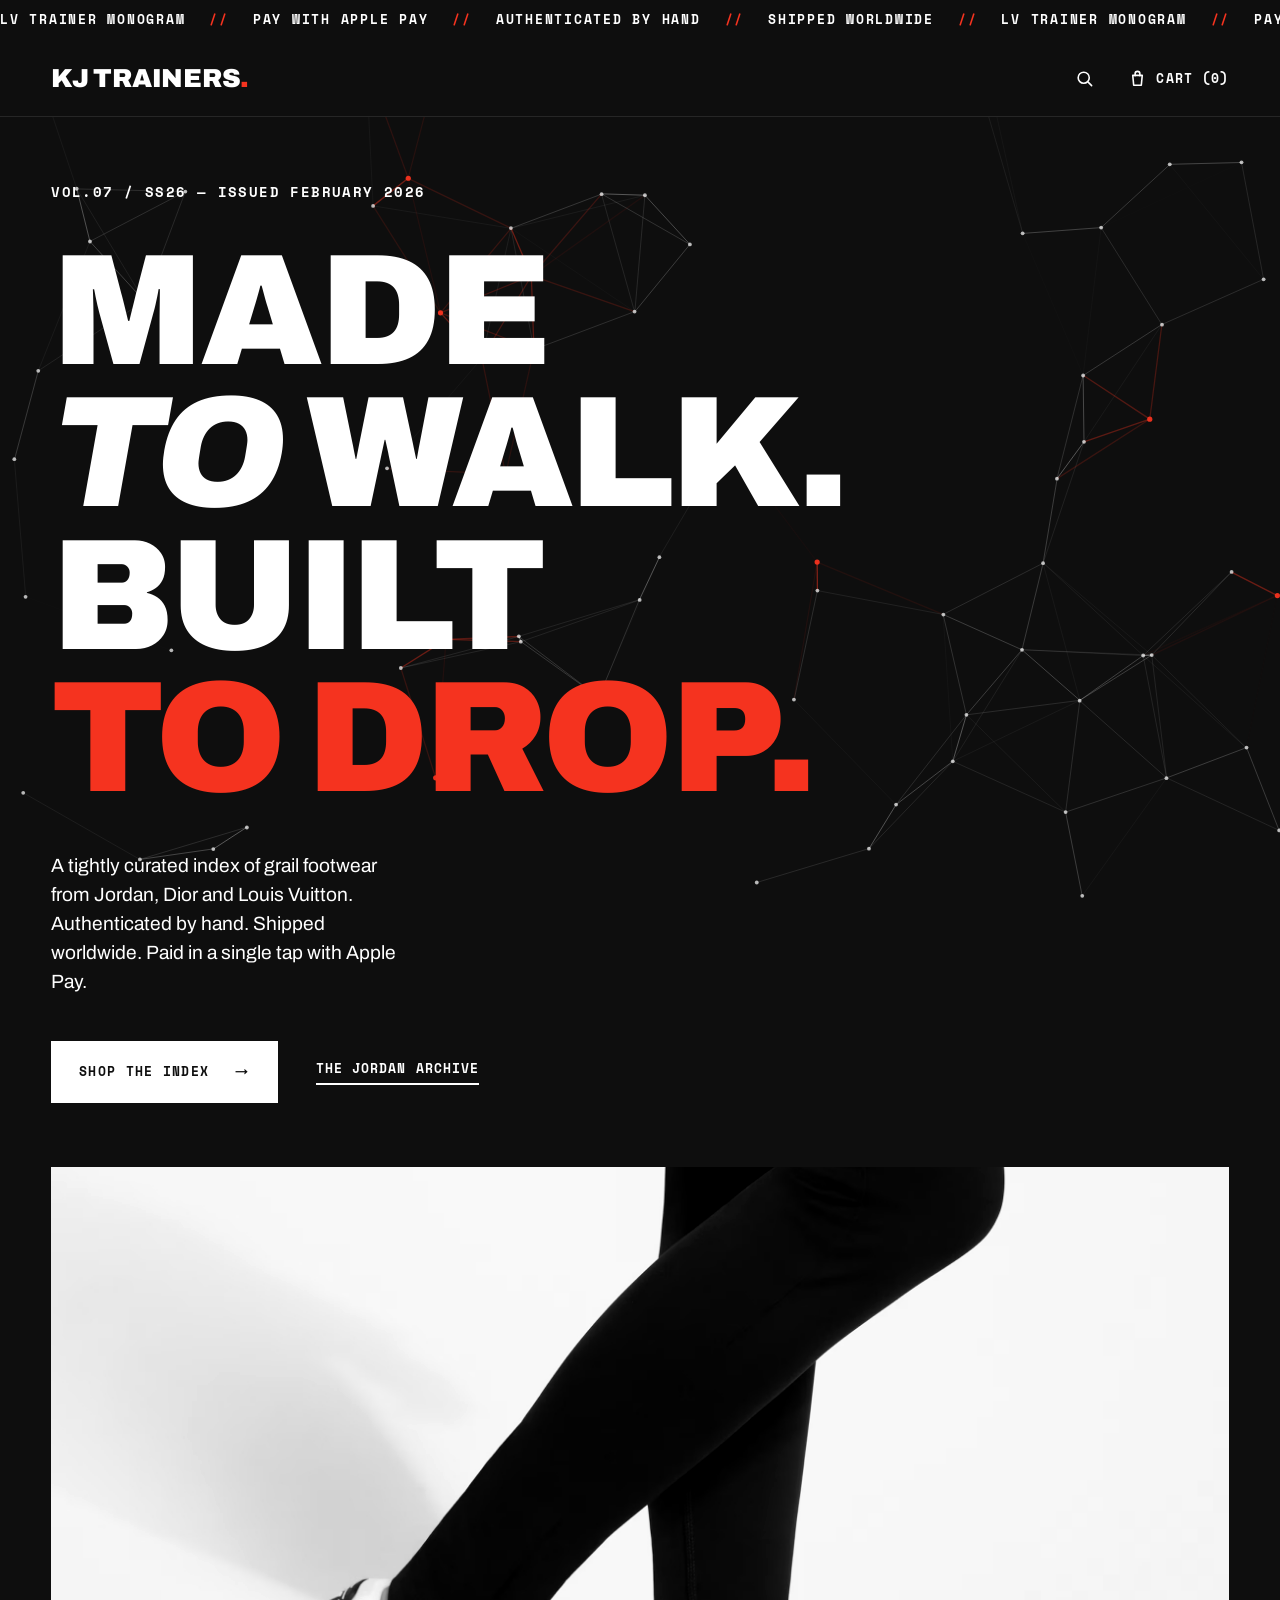
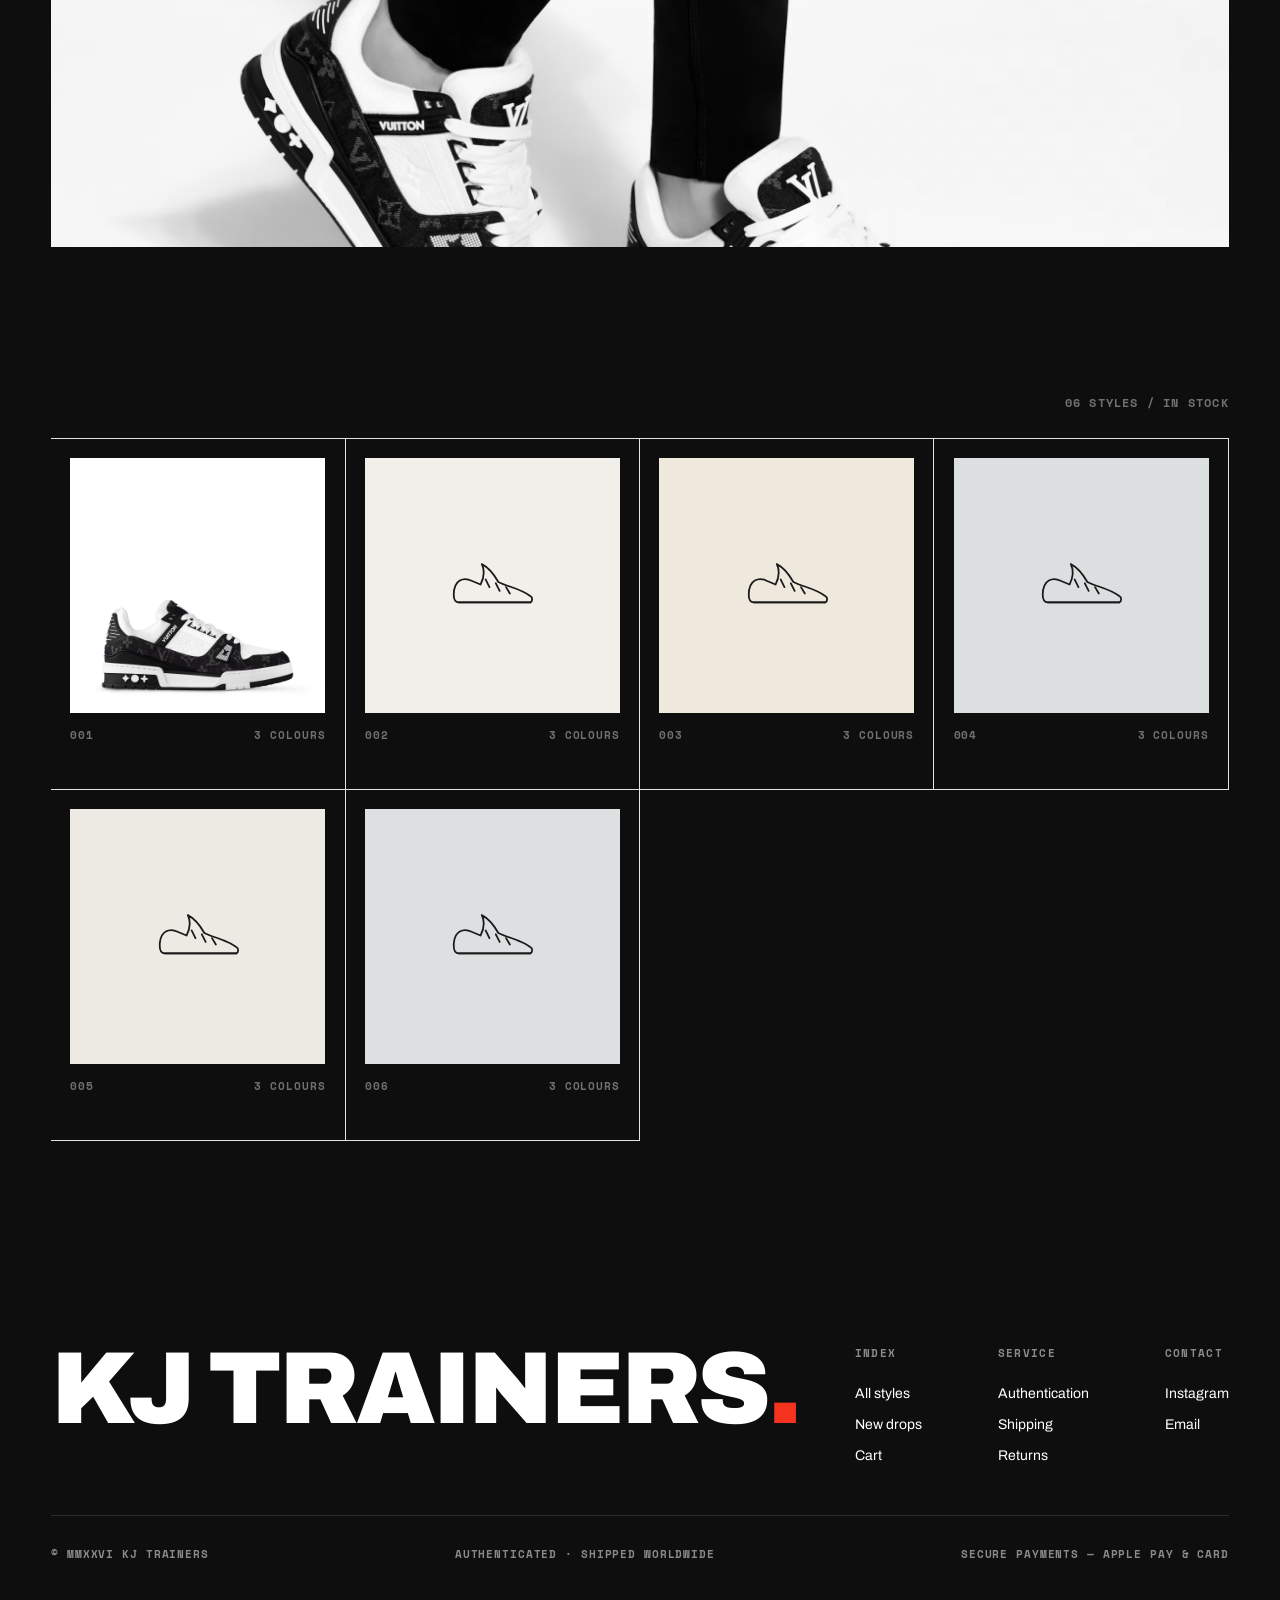
==== Shoes Online Store/index.html @ ab01122a "Add files via upload" ====
<!DOCTYPE html>
<html lang="en">
<head>
  <meta charset="UTF-8">
  <meta name="viewport" content="width=device-width, initial-scale=1">
  <title>KJ TRAINERS — Grail Footwear, Authenticated</title>
  <link rel="preconnect" href="https://fonts.googleapis.com">
  <link rel="preconnect" href="https://fonts.gstatic.com" crossorigin>
  <link href="https://fonts.googleapis.com/css2?family=Archivo:ital,wght@0,400;0,500;0,700;0,800;0,900;1,800;1,900&family=Space+Mono:wght@400;700&display=swap" rel="stylesheet">
  <link rel="stylesheet" href="css/home.css?v=3">
</head>
<body>
  <canvas class="bg-canvas" id="bg-canvas" aria-hidden="true"></canvas>

  <div class="ticker" aria-hidden="true">
    <div class="ticker-track">
      <div class="ticker-group">
        <span>LV Trainer Monogram</span><span class="sep">//</span>
        <span>Pay with Apple Pay</span><span class="sep">//</span>
        <span>Authenticated by hand</span><span class="sep">//</span>
        <span>Shipped worldwide</span><span class="sep">//</span>
      </div>
      <div class="ticker-group">
        <span>LV Trainer Monogram</span><span class="sep">//</span>
        <span>Pay with Apple Pay</span><span class="sep">//</span>
        <span>Authenticated by hand</span><span class="sep">//</span>
        <span>Shipped worldwide</span><span class="sep">//</span>
      </div>
    </div>
  </div>

  <header class="kjheader">
    <div class="kjheader-inner">
      <a class="brand" href="index.html">KJ&nbsp;Trainers<span class="dot">.</span></a>
      <div class="kjheader-actions">
        <button class="icon-btn" aria-label="Search">
          <svg width="19" height="19" viewBox="0 0 24 24" fill="none" stroke="currentColor" stroke-width="2" stroke-linecap="round">
            <circle cx="11" cy="11" r="7"/><line x1="21" y1="21" x2="16.6" y2="16.6"/>
          </svg>
        </button>
        <a class="cart-link" href="cart.html">
          <svg width="19" height="19" viewBox="0 0 24 24" fill="none" stroke="currentColor" stroke-width="2" stroke-linecap="round" stroke-linejoin="round">
            <path d="M6 8h12l-1.2 12.5H7.2L6 8z"/><path d="M9 8.5V6a3 3 0 0 1 6 0v2.5"/>
          </svg>
          <span>Cart (<span data-cart-count>0</span>)</span>
        </a>
      </div>
    </div>
  </header>

  <main>
    <section class="hero">
      <p class="hero-meta" data-reveal>Vol.07 / SS26 &mdash; Issued February 2026</p>
      <h1 class="hero-headline" data-reveal>Made<br><em>To</em> Walk.<br>Built<br><span class="accent">To Drop.</span></h1>
      <p class="hero-lede" data-reveal>A tightly curated index of grail footwear from Jordan, Dior and Louis Vuitton. Authenticated by hand. Shipped worldwide. Paid in a single tap with Apple Pay.</p>
      <div class="hero-actions" data-reveal>
        <a class="btn" href="shop.html">Shop the index <span class="arrow">&rarr;</span></a>
        <a class="ulink" href="shop.html">The Jordan Archive</a>
      </div>
      <figure class="hero-figure" data-reveal>
        <img src="images/black-worn.jpg" alt="KJ Trainers — worn on foot">
      </figure>
    </section>

    <section class="index">
      <div class="index-head">
        <h2 data-reveal>The Index</h2>
        <span class="mono" data-reveal>06 Styles / In Stock</span>
      </div>
      <div class="grid" data-grid></div>
    </section>
  </main>

  <footer class="kjfooter">
    <div class="kjfooter-top">
      <div class="kjfooter-brand">KJ Trainers<span class="dot">.</span></div>
      <div class="kjfooter-cols">
        <div class="fcol">
          <h4>Index</h4>
          <a href="shop.html">All styles</a>
          <a href="shop.html">New drops</a>
          <a href="cart.html">Cart</a>
        </div>
        <div class="fcol">
          <h4>Service</h4>
          <a href="#">Authentication</a>
          <a href="#">Shipping</a>
          <a href="#">Returns</a>
        </div>
        <div class="fcol">
          <h4>Contact</h4>
          <a href="#">Instagram</a>
          <a href="#">Email</a>
        </div>
      </div>
    </div>
    <div class="kjfooter-bottom">
      <span>&copy; MMXXVI KJ Trainers</span>
      <span>Authenticated &middot; Shipped Worldwide</span>
      <span>Secure payments &mdash; Apple Pay &amp; Card</span>
    </div>
  </footer>

  <script src="js/products.js?v=5"></script>
  <script src="js/ui.js?v=5"></script>
  <script src="js/reveal.js?v=5"></script>
  <script src="js/animation.js?v=10"></script>
  <script>
    (function () {
      function card(p, i) {
        var idx = String(i + 1).padStart(3, '0');
        var n = p.colors.length;
        return '<a class="card" href="product.html?id=' + p.id + '" data-reveal>' +
          '<div class="card-frame">' + mainVisual(p) + '</div>' +
          '<div class="card-meta"><span>' + idx + '</span>' +
          '<span>' + n + ' Colour' + (n > 1 ? 's' : '') + '</span></div>' +
          '<div class="card-row"><span class="card-name">' + p.name + '</span>' +
          '<span class="card-price">' + money(p.price) + '</span></div>' +
        '</a>';
      }
      document.querySelector('[data-grid]').innerHTML =
        PRODUCTS.map(function (p, i) { return card(p, i); }).join('');
      if (window.revealScan) window.revealScan();
    })();
  </script>
</body>
</html>
---- Shoes Online Store/css/home.css ----
/* KJ TRAINERS — homepage. Bold streetwear index aesthetic:
   heavy grotesk headlines, monospace labels, red accent, ticker. */

:root {
  --bg: #ffffff;
  --ink: #0e0e0e;
  --muted: #707070;
  --line: #e4e3e0;
  --accent: #f5331f;
  --panel: #f0efeb;
  --mono: 'Space Mono', 'Courier New', monospace;
  --sans: 'Archivo', -apple-system, BlinkMacSystemFont, sans-serif;
  --ease: cubic-bezier(0.2, 0.6, 0.2, 1);
}

* { box-sizing: border-box; margin: 0; padding: 0; }

html { background: #0e0e0e; -webkit-text-size-adjust: 100%; }

body {
  background: transparent;
  color: var(--ink);
  font-family: var(--sans);
  font-weight: 400;
  font-size: 16px;
  line-height: 1.5;
  -webkit-font-smoothing: antialiased;
  overflow-x: hidden;
}

a { color: inherit; }
img { max-width: 100%; display: block; }

.bg-canvas { position: fixed; inset: 0; z-index: -1; pointer-events: none; }

/* ---------- Ticker ---------- */
.ticker {
  background: var(--ink);
  color: #fff;
  overflow: hidden;
  border-bottom: 1px solid var(--ink);
}
.ticker-track {
  display: flex;
  width: max-content;
  animation: ticker 32s linear infinite;
}
.ticker-group { display: flex; align-items: center; flex-shrink: 0; }
.ticker-group span {
  font-family: var(--mono);
  font-size: 12.5px;
  font-weight: 700;
  letter-spacing: 0.14em;
  text-transform: uppercase;
  padding: 11px 0;
  white-space: nowrap;
}
.ticker-group .sep { color: var(--accent); padding: 0 24px; }
@keyframes ticker { from { transform: translateX(0); } to { transform: translateX(-50%); } }

/* ---------- Header ---------- */
.kjheader {
  position: sticky;
  top: 0;
  z-index: 60;
  background: #0e0e0e;
  border-bottom: 1px solid #262626;
}
.kjheader-inner {
  display: flex;
  align-items: center;
  justify-content: space-between;
  height: 74px;
  padding: 0 clamp(20px, 4vw, 56px);
}
.brand {
  font-family: var(--sans);
  font-weight: 900;
  font-size: clamp(20px, 2.6vw, 26px);
  letter-spacing: -0.01em;
  text-transform: uppercase;
  text-decoration: none;
  color: #ffffff;
}
.brand .dot { color: var(--accent); }
.kjheader-actions { display: flex; align-items: center; gap: clamp(16px, 2.5vw, 30px); }
.icon-btn {
  background: none; border: none; cursor: pointer;
  color: #ffffff; display: flex; padding: 4px;
}
.cart-link {
  display: flex; align-items: center; gap: 9px;
  font-family: var(--mono);
  font-size: 13px; font-weight: 700;
  letter-spacing: 0.08em; text-transform: uppercase;
  text-decoration: none; color: #ffffff;
}
.cart-link:hover { color: var(--accent); }

/* ---------- Buttons ---------- */
.btn {
  display: inline-flex;
  align-items: center;
  gap: 26px;
  background: #ffffff;
  color: #0e0e0e;
  font-family: var(--mono);
  font-size: 13px; font-weight: 700;
  letter-spacing: 0.1em; text-transform: uppercase;
  padding: 21px 28px;
  text-decoration: none;
  border: none; cursor: pointer;
  transition: background 0.3s var(--ease), color 0.3s var(--ease);
}
.btn .arrow { font-family: var(--sans); }
.btn:hover { background: var(--accent); color: #ffffff; }
.ulink {
  font-family: var(--mono);
  font-size: 13px; font-weight: 700;
  letter-spacing: 0.08em; text-transform: uppercase;
  text-decoration: none; color: #ffffff;
  border-bottom: 2px solid #ffffff;
  padding-bottom: 4px;
  transition: color 0.3s var(--ease), border-color 0.3s var(--ease);
}
.ulink:hover { color: var(--accent); border-color: var(--accent); }

/* ---------- Reveal ---------- */
[data-reveal] {
  opacity: 0;
  transform: translateY(26px);
  transition: opacity 0.9s var(--ease), transform 0.9s var(--ease);
}
[data-reveal].is-visible { opacity: 1; transform: none; }

/* ---------- Hero ---------- */
.hero { padding: clamp(34px, 5vw, 70px) clamp(20px, 4vw, 56px) clamp(56px, 8vw, 104px); }
.hero-meta {
  font-family: var(--mono);
  font-size: clamp(12px, 1.2vw, 14px);
  font-weight: 700;
  letter-spacing: 0.1em;
  text-transform: uppercase;
  color: #ffffff;
  margin-bottom: clamp(22px, 3vw, 40px);
}
.hero-headline {
  font-weight: 900;
  text-transform: uppercase;
  font-size: clamp(58px, 15.5vw, 158px);
  line-height: 0.9;
  letter-spacing: -0.03em;
  color: #ffffff;
  margin-bottom: clamp(26px, 3.4vw, 44px);
}
.hero-headline em { font-style: italic; }
.hero-headline .accent { color: var(--accent); }
.hero-lede {
  font-size: clamp(16px, 1.5vw, 21px);
  line-height: 1.5;
  color: #ffffff;
  max-width: 33ch;
  margin-bottom: clamp(28px, 3.5vw, 46px);
}
.hero-actions {
  display: flex;
  align-items: center;
  gap: clamp(22px, 3vw, 46px);
  flex-wrap: wrap;
  margin-bottom: clamp(40px, 5vw, 76px);
}
.hero-figure { margin: 0; }
.hero-figure img {
  width: 100%;
  height: clamp(380px, 56vw, 680px);
  object-fit: cover;
  object-position: center 60%;
  filter: grayscale(1) contrast(1.06);
}

/* ---------- Product visual (placeholder / photo) ---------- */
.visual {
  position: relative;
  width: 100%;
  aspect-ratio: 1 / 1;
  display: flex; align-items: center; justify-content: center;
  overflow: hidden;
  background: var(--panel);
}
.visual-icon { width: 40%; }
.visual-icon svg { width: 100%; height: auto; }
.visual-label { display: none; }
.visual--photo { background: #fff; }
.visual--photo img { width: 100%; height: 100%; object-fit: cover; }
.visual--photo .visual-fallback { display: none; }
.visual--photo.img-broken { background: var(--panel); }
.visual--photo.img-broken img { display: none; }
.visual--photo.img-broken .visual-fallback { display: block; width: 40%; color: var(--ink); }

/* ---------- The Index (product grid) ---------- */
.index { padding: 0 clamp(20px, 4vw, 56px) clamp(70px, 9vw, 130px); }
.index-head {
  display: flex;
  align-items: flex-end;
  justify-content: space-between;
  gap: 20px;
  border-bottom: 2px solid var(--ink);
  padding-bottom: 18px;
  margin-bottom: clamp(0px, 0vw, 0px);
}
.index-head h2 {
  font-weight: 900;
  text-transform: uppercase;
  font-size: clamp(38px, 6vw, 86px);
  line-height: 0.9;
  letter-spacing: -0.03em;
}
.index-head .mono {
  font-family: var(--mono);
  font-size: 12px; font-weight: 700;
  letter-spacing: 0.1em; text-transform: uppercase;
  color: var(--muted);
  white-space: nowrap;
  padding-bottom: 6px;
}
.grid {
  display: grid;
  grid-template-columns: repeat(auto-fill, minmax(260px, 1fr));
  border-top: 1px solid var(--line);
}
.card {
  display: flex;
  flex-direction: column;
  text-decoration: none;
  color: inherit;
  padding: clamp(16px, 1.5vw, 24px);
  border-right: 1px solid var(--line);
  border-bottom: 1px solid var(--line);
  transition: background 0.3s var(--ease);
}
.card:hover { background: var(--panel); }
.card-meta {
  display: flex;
  justify-content: space-between;
  font-family: var(--mono);
  font-size: 11px; font-weight: 700;
  letter-spacing: 0.08em; text-transform: uppercase;
  color: var(--muted);
  margin: 14px 0 4px;
}
.card-row {
  display: flex;
  justify-content: space-between;
  align-items: baseline;
  gap: 12px;
}
.card-name {
  font-weight: 800;
  text-transform: uppercase;
  font-size: 14.5px;
  letter-spacing: -0.01em;
}
.card:hover .card-name { color: var(--accent); }
.card-price { font-family: var(--mono); font-size: 13px; }

/* ---------- Footer ---------- */
.kjfooter {
  background: var(--ink);
  color: #fff;
  padding: clamp(52px, 7vw, 96px) clamp(20px, 4vw, 56px) 40px;
}
.kjfooter-top {
  display: flex;
  justify-content: space-between;
  flex-wrap: wrap;
  gap: 44px;
  padding-bottom: 44px;
  border-bottom: 1px solid #2b2b2b;
}
.kjfooter-brand {
  font-weight: 900;
  text-transform: uppercase;
  font-size: clamp(44px, 8vw, 104px);
  line-height: 0.86;
  letter-spacing: -0.03em;
}
.kjfooter-brand .dot { color: var(--accent); }
.kjfooter-cols { display: flex; gap: clamp(36px, 6vw, 76px); }
.fcol h4 {
  font-family: var(--mono);
  font-size: 11px; font-weight: 700;
  letter-spacing: 0.12em; text-transform: uppercase;
  color: #8a8a8a;
  margin-bottom: 16px;
}
.fcol a {
  display: block;
  text-decoration: none;
  font-size: 14px;
  padding: 5px 0;
  transition: color 0.3s var(--ease);
}
.fcol a:hover { color: var(--accent); }
.kjfooter-bottom {
  display: flex;
  justify-content: space-between;
  flex-wrap: wrap;
  gap: 14px 30px;
  padding-top: 30px;
  font-family: var(--mono);
  font-size: 11px; font-weight: 700;
  letter-spacing: 0.08em; text-transform: uppercase;
  color: #8a8a8a;
}

/* ---------- Responsive ---------- */
@media (max-width: 720px) {
  .kjheader-inner { height: 62px; }
  .hero-figure img { object-position: center 55%; }
  .index-head { flex-direction: column; align-items: flex-start; gap: 10px; }
  .kjfooter-top { flex-direction: column; gap: 36px; }
  .kjfooter-cols { gap: 40px; flex-wrap: wrap; }
}

@media (prefers-reduced-motion: reduce) {
  [data-reveal] { transition: none; opacity: 1; transform: none; }
  .ticker-track { animation: none; }
}
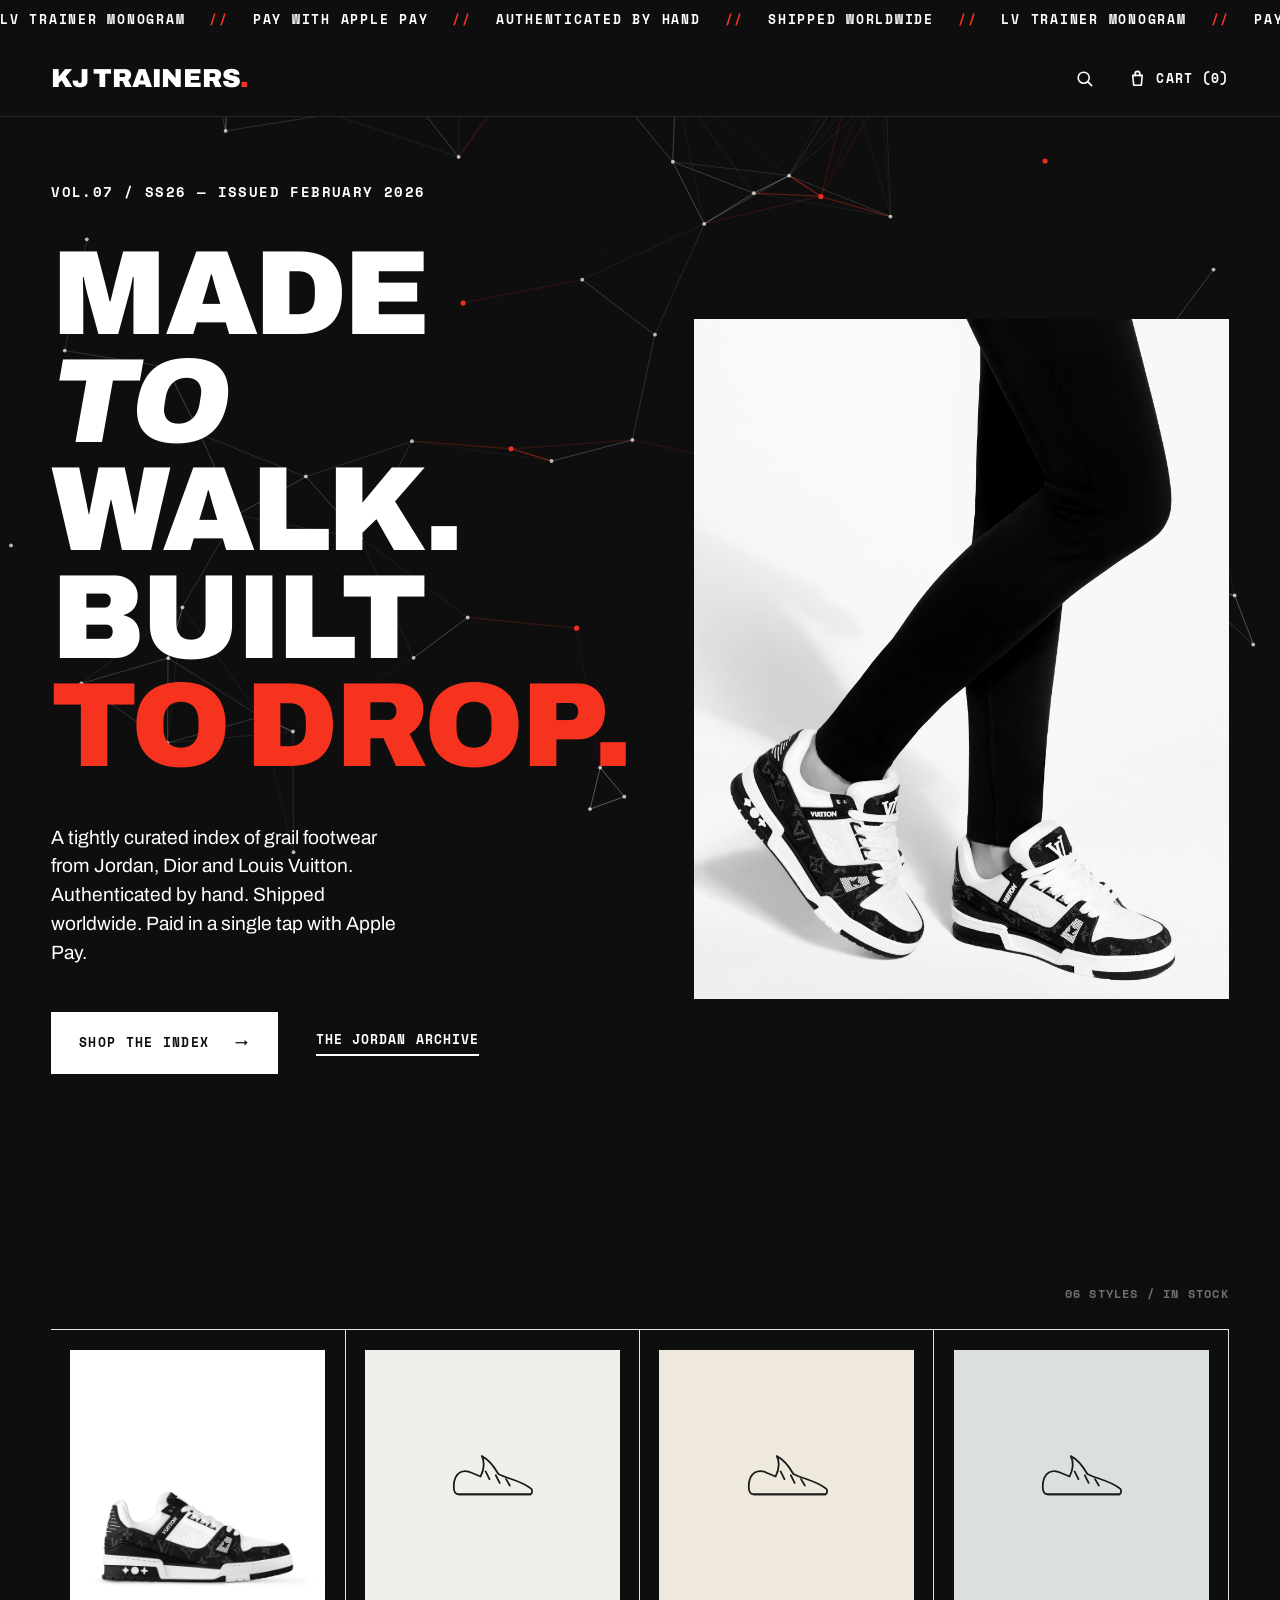
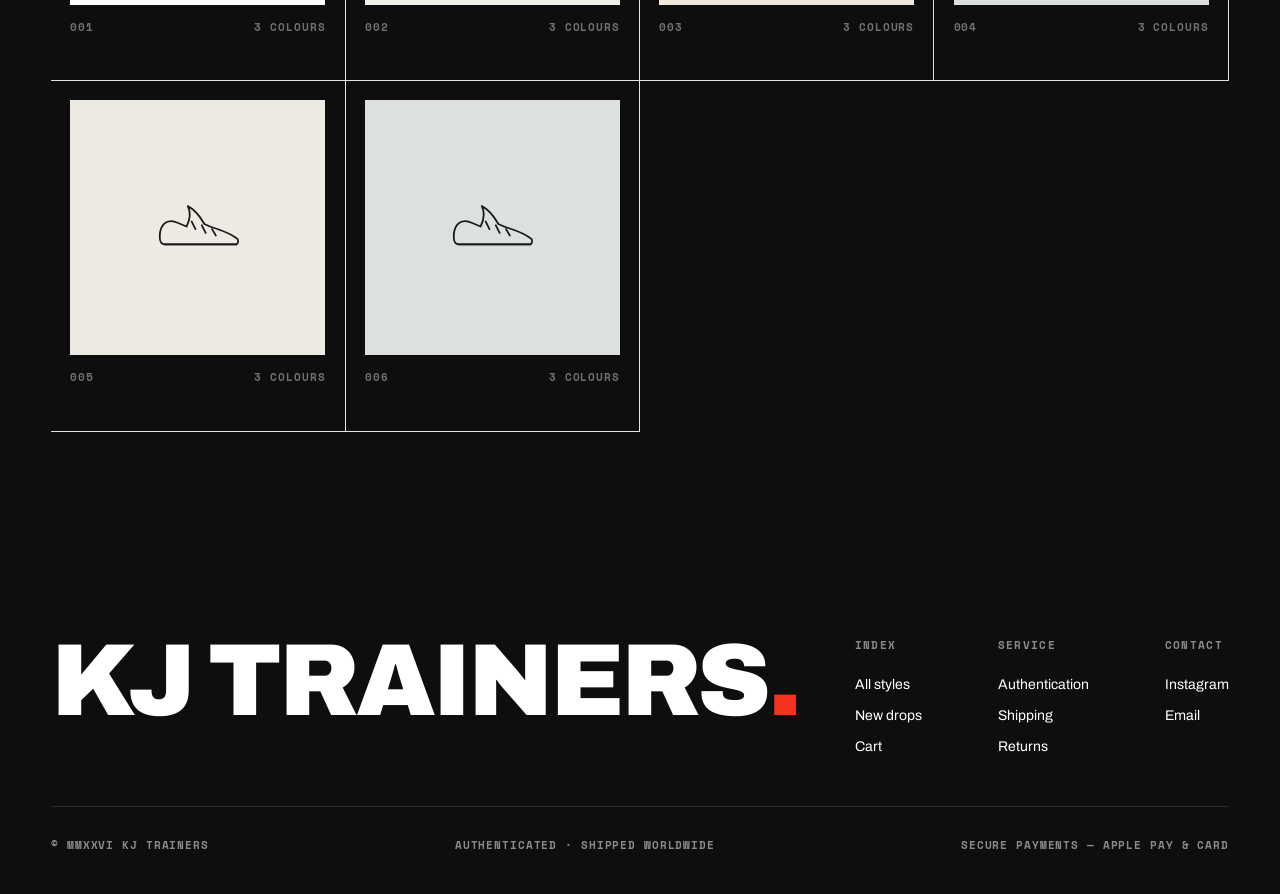
==== commit f21b41a6: "Add files via upload" ====
--- a/Shoes Online Store/index.html
+++ b/Shoes Online Store/index.html
@@ -7,7 +7,7 @@
   <link rel="preconnect" href="https://fonts.googleapis.com">
   <link rel="preconnect" href="https://fonts.gstatic.com" crossorigin>
   <link href="https://fonts.googleapis.com/css2?family=Archivo:ital,wght@0,400;0,500;0,700;0,800;0,900;1,800;1,900&family=Space+Mono:wght@400;700&display=swap" rel="stylesheet">
-  <link rel="stylesheet" href="css/home.css?v=3">
+  <link rel="stylesheet" href="css/home.css?v=4">
 </head>
 <body>
   <canvas class="bg-canvas" id="bg-canvas" aria-hidden="true"></canvas>
@@ -50,12 +50,14 @@
 
   <main>
     <section class="hero">
-      <p class="hero-meta" data-reveal>Vol.07 / SS26 &mdash; Issued February 2026</p>
-      <h1 class="hero-headline" data-reveal>Made<br><em>To</em> Walk.<br>Built<br><span class="accent">To Drop.</span></h1>
-      <p class="hero-lede" data-reveal>A tightly curated index of grail footwear from Jordan, Dior and Louis Vuitton. Authenticated by hand. Shipped worldwide. Paid in a single tap with Apple Pay.</p>
-      <div class="hero-actions" data-reveal>
-        <a class="btn" href="shop.html">Shop the index <span class="arrow">&rarr;</span></a>
-        <a class="ulink" href="shop.html">The Jordan Archive</a>
+      <div class="hero-text">
+        <p class="hero-meta" data-reveal>Vol.07 / SS26 &mdash; Issued February 2026</p>
+        <h1 class="hero-headline" data-reveal>Made<br><em>To</em> Walk.<br>Built<br><span class="accent">To Drop.</span></h1>
+        <p class="hero-lede" data-reveal>A tightly curated index of grail footwear from Jordan, Dior and Louis Vuitton. Authenticated by hand. Shipped worldwide. Paid in a single tap with Apple Pay.</p>
+        <div class="hero-actions" data-reveal>
+          <a class="btn" href="shop.html">Shop the index <span class="arrow">&rarr;</span></a>
+          <a class="ulink" href="shop.html">The Jordan Archive</a>
+        </div>
       </div>
       <figure class="hero-figure" data-reveal>
         <img src="images/black-worn.jpg" alt="KJ Trainers — worn on foot">
--- a/Shoes Online Store/css/home.css
+++ b/Shoes Online Store/css/home.css
@@ -134,7 +134,13 @@
 [data-reveal].is-visible { opacity: 1; transform: none; }
 
 /* ---------- Hero ---------- */
-.hero { padding: clamp(34px, 5vw, 70px) clamp(20px, 4vw, 56px) clamp(56px, 8vw, 104px); }
+.hero {
+  display: grid;
+  grid-template-columns: 1.05fr 0.95fr;
+  gap: clamp(30px, 4vw, 70px);
+  align-items: center;
+  padding: clamp(34px, 5vw, 70px) clamp(20px, 4vw, 56px) clamp(56px, 8vw, 104px);
+}
 .hero-meta {
   font-family: var(--mono);
   font-size: clamp(12px, 1.2vw, 14px);
@@ -147,7 +153,7 @@
 .hero-headline {
   font-weight: 900;
   text-transform: uppercase;
-  font-size: clamp(58px, 15.5vw, 158px);
+  font-size: clamp(56px, 12vw, 120px);
   line-height: 0.9;
   letter-spacing: -0.03em;
   color: #ffffff;
@@ -314,6 +320,11 @@
 }
 
 /* ---------- Responsive ---------- */
+@media (max-width: 900px) {
+  .hero { grid-template-columns: 1fr; }
+  .hero-figure img { height: clamp(360px, 70vw, 560px); }
+}
+
 @media (max-width: 720px) {
   .kjheader-inner { height: 62px; }
   .hero-figure img { object-position: center 55%; }
